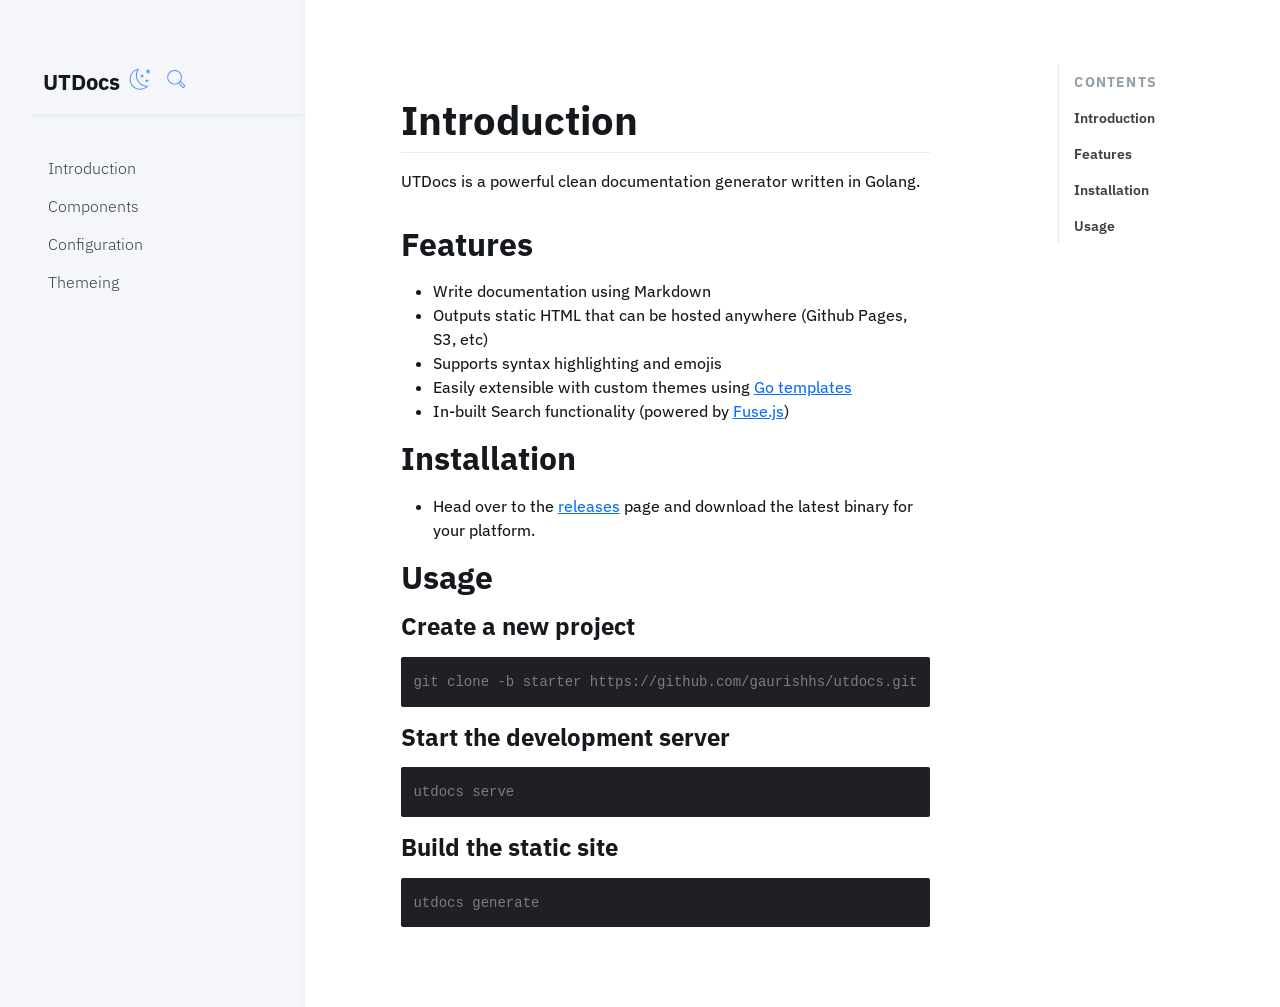
==== docs/index.html @ 4eabd62b "(fix): Fix FTS index and add more config options" ====
<!DOCTYPE html><html lang="en"><head>
    <meta charset="UTF-8"/>
    <style>html{visibility: hidden;opacity:0;}</style>
    <meta http-equiv="X-UA-Compatible" content="IE=edge"/>
    <meta name="viewport" content="width=device-width, initial-scale=1.0"/>

    <title>Introduction - UTDocs</title>
    <link rel="shortcut icon" href="img/book.svg"/>

    <!-- Stylesheets and scripts -->
    
        <script src="https://cdn.jsdelivr.net/npm/fuse.js@6.6.2/dist/fuse.min.js" defer=""></script>
        <script src="js/search.js" defer=""></script>
    
    
        
            <link rel="preconnect" href="https://fonts.googleapis.com"/>
        
            <link rel="preconnect" href="https://fonts.gstatic.com" crossorigin=""/>
        
            <link href="https://fonts.googleapis.com/css2?family=IBM+Plex+Sans&amp;display=swap" rel="stylesheet"/>
        
            <meta name="description" content="UTDocs is a powerful documentation generator in Golang, Offers features like Full Text Search, Rich Markdown and Components."/>
        <style>
            :root {
                --custom-font: 'IBM Plex Sans' !important;
            }
        </style>
    
    <link href="https://cdn.jsdelivr.net/npm/bootstrap@5.0.1/dist/css/bootstrap.min.css" rel="stylesheet" integrity="sha384-+0n0xVW2eSR5OomGNYDnhzAbDsOXxcvSN1TPprVMTNDbiYZCxYbOOl7+AMvyTG2x" crossorigin="anonymous"/>
    <link rel="stylesheet" href="css/theme.css"/>
    <script src="js/components/alert.js" defer=""></script>
    <script src="js/theme.js" charset="utf-8" defer=""></script>
</head>

<body>
    <div class="menu-button" id="menu-button">
    <img src="img/menu.svg" alt="Menu"/>
</div>

<main class="w-100 d-flex flex-row">
    <section class="nav" id="nav">
        <div class="nav-content">
            <header class="nav-header">
                <img src="img/book.svg" alt="" height="32"/>
                UTDocs
                <button id="toggle_btn" class="toggle_button" type="button">
                    <svg id="light-icon" class="theme-icon" viewBox="0 0 20 20">
                        <path fill="none" d="M5.114,5.726c0.169,0.168,0.442,0.168,0.611,0c0.168-0.169,0.168-0.442,0-0.61L3.893,3.282c-0.168-0.168-0.442-0.168-0.61,0c-0.169,0.169-0.169,0.442,0,0.611L5.114,5.726z M3.955,10c0-0.239-0.193-0.432-0.432-0.432H0.932C0.693,9.568,0.5,9.761,0.5,10s0.193,0.432,0.432,0.432h2.591C3.761,10.432,3.955,10.239,3.955,10 M10,3.955c0.238,0,0.432-0.193,0.432-0.432v-2.59C10.432,0.693,10.238,0.5,10,0.5S9.568,0.693,9.568,0.932v2.59C9.568,3.762,9.762,3.955,10,3.955 M14.886,5.726l1.832-1.833c0.169-0.168,0.169-0.442,0-0.611c-0.169-0.168-0.442-0.168-0.61,0l-1.833,1.833c-0.169,0.168-0.169,0.441,0,0.61C14.443,5.894,14.717,5.894,14.886,5.726 M5.114,14.274l-1.832,1.833c-0.169,0.168-0.169,0.441,0,0.61c0.168,0.169,0.442,0.169,0.61,0l1.833-1.832c0.168-0.169,0.168-0.442,0-0.611C5.557,14.106,5.283,14.106,5.114,14.274 M19.068,9.568h-2.591c-0.238,0-0.433,0.193-0.433,0.432s0.194,0.432,0.433,0.432h2.591c0.238,0,0.432-0.193,0.432-0.432S19.307,9.568,19.068,9.568 M14.886,14.274c-0.169-0.168-0.442-0.168-0.611,0c-0.169,0.169-0.169,0.442,0,0.611l1.833,1.832c0.168,0.169,0.441,0.169,0.61,0s0.169-0.442,0-0.61L14.886,14.274z M10,4.818c-2.861,0-5.182,2.32-5.182,5.182c0,2.862,2.321,5.182,5.182,5.182s5.182-2.319,5.182-5.182C15.182,7.139,12.861,4.818,10,4.818M10,14.318c-2.385,0-4.318-1.934-4.318-4.318c0-2.385,1.933-4.318,4.318-4.318c2.386,0,4.318,1.933,4.318,4.318C14.318,12.385,12.386,14.318,10,14.318 M10,16.045c-0.238,0-0.432,0.193-0.432,0.433v2.591c0,0.238,0.194,0.432,0.432,0.432s0.432-0.193,0.432-0.432v-2.591C10.432,16.238,10.238,16.045,10,16.045"></path>
                    </svg>
                    <svg id="dark-icon" class="theme-icon" viewBox="0 0 20 20">
                        <path fill="none" d="M10.544,8.717l1.166-0.855l1.166,0.855l-0.467-1.399l1.012-0.778h-1.244L11.71,5.297l-0.466,1.244H10l1.011,0.778L10.544,8.717z M15.986,9.572l-0.467,1.244h-1.244l1.011,0.777l-0.467,1.4l1.167-0.855l1.165,0.855l-0.466-1.4l1.011-0.777h-1.244L15.986,9.572z M7.007,6.552c0-2.259,0.795-4.33,2.117-5.955C4.34,1.042,0.594,5.07,0.594,9.98c0,5.207,4.211,9.426,9.406,9.426c2.94,0,5.972-1.354,7.696-3.472c-0.289,0.026-0.987,0.044-1.283,0.044C11.219,15.979,7.007,11.759,7.007,6.552 M10,18.55c-4.715,0-8.551-3.845-8.551-8.57c0-3.783,2.407-6.999,5.842-8.131C6.549,3.295,6.152,4.911,6.152,6.552c0,5.368,4.125,9.788,9.365,10.245C13.972,17.893,11.973,18.55,10,18.55 M19.406,2.304h-1.71l-0.642-1.71l-0.642,1.71h-1.71l1.39,1.069l-0.642,1.924l1.604-1.176l1.604,1.176l-0.642-1.924L19.406,2.304z"></path>
                    </svg>
                </button>
                <button id="search_btn" class="toggle_button" type="button">
                    <svg class="theme-icon" viewBox="0 0 20 20">
                        <path d="M18.125,15.804l-4.038-4.037c0.675-1.079,1.012-2.308,1.01-3.534C15.089,4.62,12.199,1.75,8.584,1.75C4.815,1.75,1.982,4.726,2,8.286c0.021,3.577,2.908,6.549,6.578,6.549c1.241,0,2.417-0.347,3.44-0.985l4.032,4.026c0.167,0.166,0.43,0.166,0.596,0l1.479-1.478C18.292,16.234,18.292,15.968,18.125,15.804 M8.578,13.99c-3.198,0-5.716-2.593-5.733-5.71c-0.017-3.084,2.438-5.686,5.74-5.686c3.197,0,5.625,2.493,5.64,5.624C14.242,11.548,11.621,13.99,8.578,13.99 M16.349,16.981l-3.637-3.635c0.131-0.11,0.721-0.695,0.876-0.884l3.642,3.639L16.349,16.981z"></path>
                    </svg>
                </button>
            </header>

             
    <a class="nav-item " data-href=".">Introduction</a>

  
    <a class="nav-item " data-href="components">Components</a>

  
    <a class="nav-item " data-href="config">Configuration</a>

  
    <a class="nav-item " data-href="themeing">Themeing</a>

 
        </div>
    </section>
    <div class="search-container" id="search-container">
        <div id="#search-modal" class="search-modal">
            <button id="search-modal-close" type="button" class="search-modal-close">
                <svg xmlns="http://www.w3.org/2000/svg" viewBox="0 0 24 24" width="24px" height="24px"><path d="M 4.7070312 3.2929688 L 3.2929688 4.7070312 L 10.585938 12 L 3.2929688 19.292969 L 4.7070312 20.707031 L 12 13.414062 L 19.292969 20.707031 L 20.707031 19.292969 L 13.414062 12 L 20.707031 4.7070312 L 19.292969 3.2929688 L 12 10.585938 L 4.7070312 3.2929688 z"></path></svg>            
            </button>
            <header class="search-bar-header">
                <form class="search-form">
                    <label class="search-input_label" for="search-input">
                        <svg width="20" height="20" class="DocSearch-Search-Icon" viewBox="0 0 20 20">
                            <path d="M14.386 14.386l4.0877 4.0877-4.0877-4.0877c-2.9418 2.9419-7.7115 2.9419-10.6533 0-2.9419-2.9418-2.9419-7.7115 0-10.6533 2.9418-2.9419 7.7115-2.9419 10.6533 0 2.9419 2.9418 2.9419 7.7115 0 10.6533z" stroke="currentColor" fill="none" fill-rule="evenodd" stroke-linecap="round" stroke-linejoin="round"></path>
                        </svg>
                    </label>
                    <input type="text" id="search-input" class="search-input" placeholder="Search docs" maxlength="100" spellcheck="false" autocapitalize="off" autocorrect="false" autocomplete="off"/>
                    <!-- <button type="reset" title="Clear the query" class="search-reset" aria-label="Reset" /> -->
                </form>
            </header>
            <div class="search-results">
                <ul id="search-results"></ul>
            </div>
            <footer class="search-footer">
                    <p class="search-text">Powered by
                        <img src="https://fusejs.io/assets/img/logo.png" width="25" height="25"/> <span style="font-family: Dosis,Source Sans Pro,Helvetica Neue,Arial,sans-serif; font-size: medium;">Fuse.js</span></p>
            </footer>
        </div>
    </div>
    <section class="flex-fill">
        <div class="main-content" id="main-content"><h1 id="introduction">Introduction</h1>
<p>UTDocs is a powerful clean documentation generator written in Golang.</p>
<h2 id="features">Features</h2>
<ul>
<li>Write documentation using Markdown</li>
<li>Outputs static HTML that can be hosted anywhere (Github Pages, S3, etc)</li>
<li>Supports syntax highlighting and emojis</li>
<li>Easily extensible with custom themes using <a href="https://pkg.go.dev/text/template">Go templates</a></li>
<li>In-built Search functionality (powered by <a href="https://fusejs.io/">Fuse.js</a>)</li>
</ul>
<h2 id="installation">Installation</h2>
<ul>
<li>Head over to the <a href="https://github.com/gaurishhs/utdocs/releases">releases</a> page and download the latest binary for your platform.</li>
</ul>
<h2 id="usage">Usage</h2>
<h3 id="create-a-new-project">Create a new project</h3>
<pre tabindex="0" style="color:#fff;background-color:#1f1f24;"><code><span style="display:flex;"><span>git clone -b starter https://github.com/gaurishhs/utdocs.git
</span></span></code></pre><h3 id="start-the-development-server">Start the development server</h3>
<pre tabindex="0" style="color:#fff;background-color:#1f1f24;"><code><span style="display:flex;"><span>utdocs serve
</span></span></code></pre><h3 id="build-the-static-site">Build the static site</h3>
<pre tabindex="0" style="color:#fff;background-color:#1f1f24;"><code><span style="display:flex;"><span>utdocs generate
</span></span></code></pre></div>
    </section>
    <section id="toc" class="toc">
        <div class="toc-item header">Contents</div>
        
        <a href="#introduction" class="toc-item">Introduction</a>
        
        <a href="#features" class="toc-item">Features</a>
        
        <a href="#installation" class="toc-item">Installation</a>
        
        <a href="#usage" class="toc-item">Usage</a>
        
    </section>
</main>





</body><!--
    Generator: utdocs
    Version:   1.0.0
    Built on:  2022-12-07 10:32:52.856
    Source:    docs_src/index.md
--></html>
---- docs/css/theme.css ----
/* MAIN */
body,
html {
  height: 100%;
  scroll-behavior: smooth;
  visibility: visible;
  opacity: 1;
}

:root {
  --black3: #a2aab4;
  --black4: #777f89;
  --black6: #454c56;
  --black7: #a2aab4;
  --black2: #262a30;
  --black9: white;
  --black5: #777f89;
  --black0: #121417;
  --white: #1b1f23;
  --black1: #262a30;
  --black: white;
  --purple0: #43248e57;
  --purple1: #43248e57;
  --red0: #381e1d;
  --orange0: #35241e;
  --green0: #143120;
  --custom-font: Inter, Avenir, Helvetica, Arial, sans-serif;
}

main {
  min-height: 100%;
}

body {
  color: #15191d;
}

h1 {
  font-size: 2.5rem;
  font-weight: 700;
  line-height: 1.2;
  margin: 0;
}

h2 {
  font-size: 2rem;
  font-weight: 700;
  line-height: 1.2;
  margin: 0;
}

h3 {
  font-size: 1.5rem;
  font-weight: 700;
  line-height: 1.2;
  margin: 0;
}

h4 {
  font-size: 1.25rem;
  font-weight: 700;
  line-height: 1.2;
  margin: 0;
}

h5 {
  font-size: 1rem;
  font-weight: 700;
  line-height: 1.2;
  margin: 0;
}

h6 {
  font-size: 0.875rem;
  font-weight: 700;
  line-height: 1.2;
  margin: 0;
}

[data-theme="dark"] body {
  color: #fff;
  background: var(--black0);
}

body {
  font-family: var(--custom-font);
  line-height: 24px;
  font-weight: 450;
  font-synthesis: none;
  text-rendering: optimizeLegibility;
  -webkit-font-smoothing: antialiased;
  -moz-osx-font-smoothing: grayscale;
  -webkit-text-size-adjust: 100%;
}

/* NAV */
.nav {
  margin-left: -25rem;
  width: 25rem;
  padding-top: 4rem;
  padding-left: 2rem;
  background: #f5f6f9;
  box-shadow: inset -16px 0px 5px -15px #eaeff3;
  transition-property: margin-left;
  transition-duration: 0.3s;
}
[data-theme="dark"] .nav {
  background: var(--black0);
  box-shadow: inset -16px 0px 5px -15px #2a2a2a;
}
.nav.open {
  margin-left: 0;
  min-width: 20rem;
  transition-property: margin-left;
  transition-duration: 0.3s;
}

.nav-content {
  width: 100%;
}

.nav-header {
  font-size: large;
  border-bottom: 3px solid #eaeff3;
  vertical-align: middle;
  font-weight: bold;
  font-size: 1.4rem;
  width: 100%;
  padding-bottom: 1.25rem;
  margin-bottom: 2rem;
}

[data-theme="dark"] .nav-header {
  border-bottom: 3px solid var(--black1);
}

.nav-header > img {
  margin-right: 0.4rem;
}

.nav-item {
  display: block;
  text-decoration: none !important;
  color: var(--black5);
  padding: 6px;
  padding-left: 15px;
  box-sizing: border-box;
  margin-right: 15px;
  border: 1px solid transparent;
  color: #373f45;
  font-weight: 300;
}
[data-theme="dark"] .nav-item {
  color: var(--black7);
}
.nav-item:hover {
  background: var(--black9);
  cursor: pointer;
  color: #373f45;
  border-radius: 0.5rem;
  transition: ease-in-out 0.2s;
}

[data-theme="dark"] .nav-item:hover {
  background: var(--black1);
  color: #fff;
  border-radius: 0.5rem;
  transition: ease-in-out 0.2s;
}
.nav-item.active {
  color: #3884ff;
  background: var(--black9);
  border-radius: 0.5rem;
}
[data-theme="dark"] .nav-item.active {
  color: #fff;
  background: var(--black1);
  border-radius: 0.5rem;
}
.nav-item.header {
  text-transform: uppercase;
  letter-spacing: 0.075rem;
  margin-top: 2rem;
  font-weight: bold;
  color: #94a1ab;
}
.nav-item.header:hover {
  background: transparent;
  color: #94a1ab;
}

/* CONTENT */
.main-content {
  padding: 2rem 3rem;
  max-width: 60rem;
  width: 100vw;
}
.main-content.nav-open {
  width: auto;
}

.main-content h1 {
  padding-bottom: 0.5rem;
  border-spacing: 0.5rem;
  border-bottom: 1px solid #e6ecf1;
}

[data-theme="dark"] .main-content h1 {
  border-bottom: 1px solid var(--black1);
}

.main-content h1,
h2,
h3,
h4,
h5,
h6 {
  margin-bottom: 1rem;
  margin-top: 2rem;
}

.main-content hr {
  background: #e6ecf1;
  /* opacity: 1; */
}

.main-content p {
  margin-bottom: 2rem;
}

.main-content code {
  background: #f5f7f9;
  padding: 0.1rem 0.25rem;
  border-radius: 2px;
  color: var(--black5);
}

[data-theme="dark"] .main-content code {
  background: var(--black6);
  padding: 0.1rem 0.25rem;
  color: #fff;
  border-radius: 2px;
}

.main-content pre {
  padding: 0.8rem;
  border-radius: 2px;
}

.main-content pre code {
  padding: 0;
  border-radius: 0;
}

.main-content blockquote {
  background: #f5f7f9;
  padding: 1.25rem;
  border-left: 2px solid #3884ff;
  border-radius: 2px;
}

.main-content blockquote p {
  margin-bottom: 0;
}

.main-content tr:not(:last-of-type) {
  border-bottom: 1px solid #e6ecf1;
}

.main-content th {
  border-bottom: 2px solid #e6ecf1;
}

.main-content td,
th {
  padding: 0.5rem;
}

.main-content table {
  width: 100%;
}

#search-results {
  margin: 1rem 0 0 0;
  padding: 0;
}

.highlight {
  text-decoration: underline;
}

.search-result {
  align-items: flex-start;
  color: #000;
  display: flex;
  flex-direction: column;
  height: 50px;
  width: 100%;
  border-radius: 5px;
  margin-bottom: 4px;
  margin-top: 2.5px;
  text-decoration: none;
  padding-left: 15px;
  background-color: #fff;
}

[data-theme="dark"] .search-result {
  background-color: rgb(9, 9, 18);
  color: #bec3c9;
}

.search-result p {
  margin: 0;
  padding: 0;
  font-size: 0.8rem;
  text-overflow: ellipsis;
}

/* TABLE OF CONTENTS */
.toc {
  display: none;
  width: 20rem;
  padding: 2rem;
  font-size: 0.85rem;
}
.toc-item {
  display: block;
  text-decoration: none !important;
  padding: 6px;
  padding-left: 15px;
  box-sizing: border-box;
  border-left: 1px solid #e6ecf1;
  color: #373f45;
  font-weight: 600;
}
[data-theme="dark"] .toc-item {
  border-left: 1px solid var(--black1);
  color: var(--black5);
}
a.toc-item:hover {
  border-left: 2px solid #3884ff;
  color: #3884ff;
}
.toc-item.header {
  text-transform: uppercase;
  letter-spacing: 0.075rem;
  margin-top: 2rem;
  font-weight: bold;
  color: #94a1ab;
}

/* RESPONSIVENESS */
.menu-button {
  position: absolute;
  top: 0;
  left: 0;
  padding: 0.75rem;
  border: 1px solid #e6ecf1;
  user-select: none;
}

[data-theme="dark"] .menu-button {
  border: 1px solid var(--black1);
}

@media screen and (min-width: 1600px) {
  body {
    margin: 0 10%;
    background: linear-gradient(90deg, #f5f6f9 11%, #fff 11%);
  }
}

@media screen and (min-width: 1220px) {
  .toc {
    display: block;
  }
  .main-content {
    padding: 4rem 6rem;
  }
}

@media screen and (min-width: 985px) {
  .nav {
    margin-left: 0;
  }
  .main-content {
    margin: auto;
    width: auto;
  }
  .menu-button {
    display: none;
  }
}

.theme-icon {
  width: 1em;
  height: 1em;
}

.theme-icon path,
.theme-icon polygon,
.theme-icon rect {
  fill: #4691f6;
}

.toggle_button {
  border-radius: 50%;
  display: inline-flex;
  height: 100%;
  background: none;
  border: none;
  color: inherit;
  cursor: pointer;
  font-family: inherit;
  padding: 4px;
}

.toggle_button:hover {
  background: #e6ecf1;
}

[data-theme="dark"] .toggle_button:hover {
  background: var(--black1);
}

.search-modal-close {
  background: none;
  top: 0;
  right: 0;
  float: right;
  user-select: none;
  fill: #000;
  border: none;
  padding: 12px 12px 0;
}

[data-theme="dark"] .search-modal-close {
  fill: #fff;
}

.search-container {
  background-color: rgba(255, 255, 255, 0.8);
  height: 100vh;
  left: 0;
  position: fixed;
  display: none;
  top: 0;
  width: 100vw;
  z-index: 201;
}

[data-theme="dark"] .search-container {
  background-color: rgba(14, 9, 17, 0.8);
}

.search-bar {
  display: flex;
  padding: 12px 12px 0;
}

.search-form {
  align-items: center;
  background: #fff;
  color:rgb(9, 9, 18);
  border-radius: 4px;
  box-shadow: inset 0 0 0 2px #725AC1;
  display: flex;
  height: 56px;
  margin: 0;
  padding: 0 12px;
  position: relative;
  width: 100%;
}

[data-theme="dark"] .search-form {
  background: #000;
}

.search-input_label {
  align-items: center;
  color: #725AC1;
  display: flex;
  justify-content: center;
}

.search-results {
  padding: 0 12px;
  overflow-y: overlay;
  min-height: 12px;
  max-height: calc(600px - 56px - 12px - 44px);
}

.results-screen {
  font-size: 0.9em;
  padding: 36px 0;
  margin: 0 auto;
  text-align: center;
  width: 80%;
}

.search-text {
  font-size: 0.9em;
  color: #7f8497;
  margin: 0;
  -webkit-user-select: none;
  user-select: none;
}

.search-footer {
  align-items: center;
  background: #fff;
  border-radius: 0 0 8px 8px;
  box-shadow: 0 -1px 0 0 #e0e3e8,0 -3px 6px 0 rgba(69,98,155,.12);
  display: flex;
  flex-direction: row-reverse;
  flex-shrink: 0;
  height: 44px;
  justify-content: space-between;
  padding: 0 12px;
  position: relative;
  -webkit-user-select: none;
  user-select: none;
  width: 100%;
  z-index: 300;
}

[data-theme="dark"] .search-footer {
  background: #1e2136;
  box-shadow: inset 0 1px 0 0 rgba(73, 76, 106, 0.5),
  0 -4px 8px 0 rgba(0, 0, 0, 0.2);
}

.search-bar-header {
  display: flex;
  padding: 12px 12px 0;
}

.search-input {
  appearance: none;
  background: 0 0;
  border: 0;
  color: #000;
  flex: 1;
  font-size: 1.2em;
  height: 100%;
  outline: 0;
  padding: 0 0 0 8px;
  width: 80%;
}

[data-theme="dark"] .search-input {
  color: #fff;
}

.search-modal {
  background: #f5f6f7;
  border-radius: 6px;
  box-shadow: inset 1px 1px 0 0 hsla(0,0%,100%,.5),0 3px 8px 0 #555a64;
  flex-direction: column;
  margin: 60px auto auto;
  max-width: 560px;
  position: relative;
}

[data-theme="dark"] .search-modal {
  background: #1e2136;
  box-shadow: inset 1px 1px 0 0 #2c2e40, 0 3px 8px 0 #000309;
}

.alert h1, h2, h3, h4, h5, h6 {
  margin-top: 0 !important;
}

.alert {
  border-radius: 0.75rem;
  border-color: rgb(240 240 240 / 1);
  background-color: rgb(255, 255, 255 / 1);
  border-width: 1px;
  margin-top: 0;
  /* padding: 1rem; */
}

[data-theme="dark"] .alert {
  background-color: rgb(34 39 46 / 1);
  border-color: rgb(92 97 122 / 1);
}
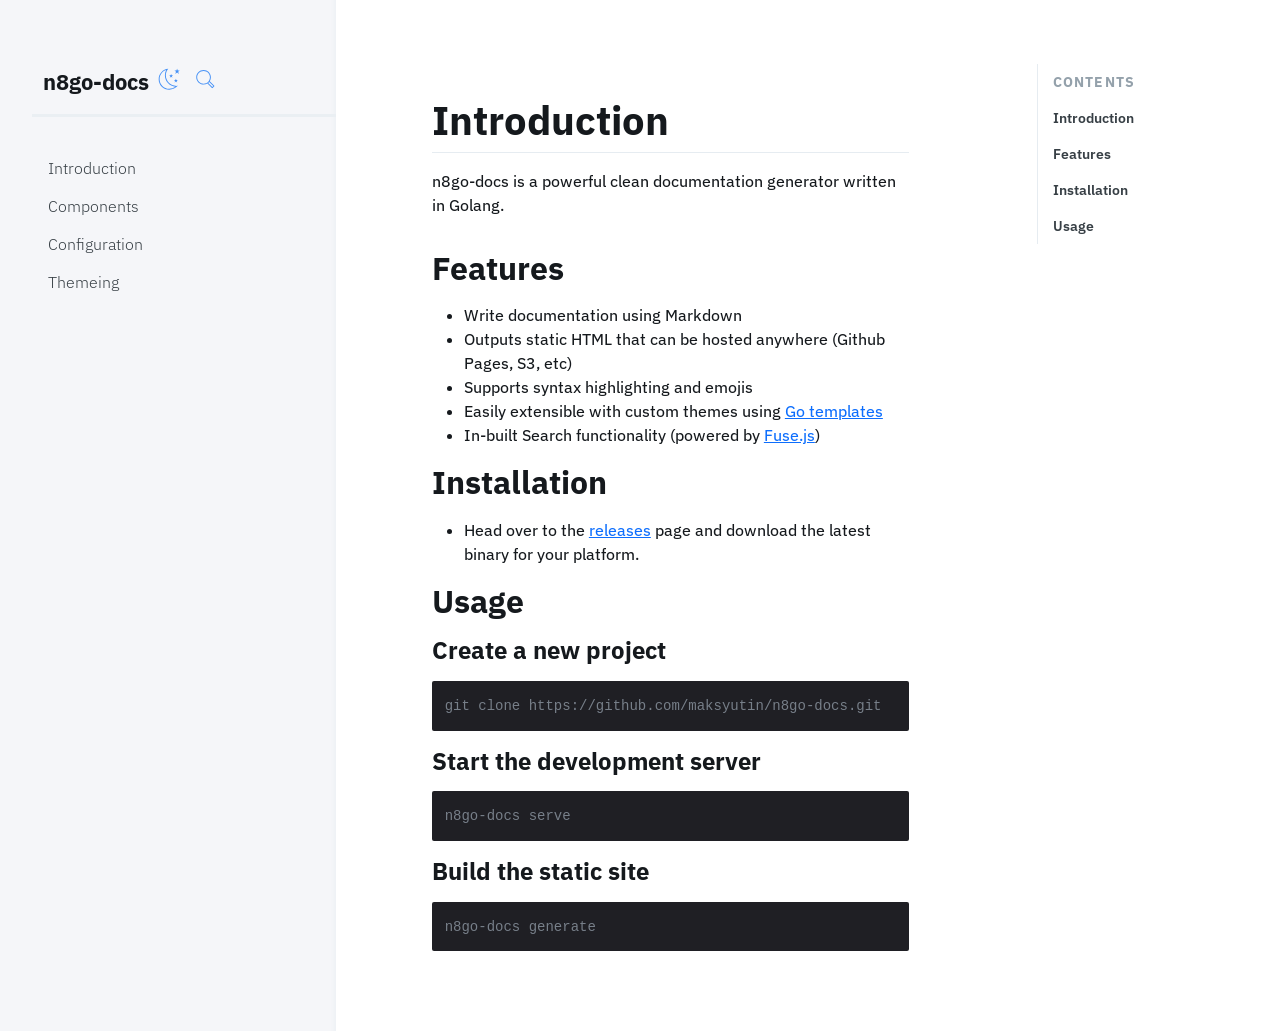
==== commit 1b5f844c: "Rename project to n8go-docs and point docs to maksyutin/n8go-docs. Rebrand CLI and Go module, replac" ====
--- a/docs/index.html
+++ b/docs/index.html
@@ -1,32 +1,42 @@
 <!DOCTYPE html><html lang="en"><head>
     <meta charset="UTF-8"/>
-    <style>html{visibility: hidden;opacity:0;}</style>
+    <style>
+        html {
+            visibility: hidden;
+            opacity: 0;
+        }
+    </style>
     <meta http-equiv="X-UA-Compatible" content="IE=edge"/>
     <meta name="viewport" content="width=device-width, initial-scale=1.0"/>
 
-    <title>Introduction - UTDocs</title>
+    <title>Introduction - n8go-docs</title>
     <link rel="shortcut icon" href="img/book.svg"/>
 
     <!-- Stylesheets and scripts -->
     
-        <script src="https://cdn.jsdelivr.net/npm/fuse.js@6.6.2/dist/fuse.min.js" defer=""></script>
-        <script src="js/search.js" defer=""></script>
+    <script src="https://cdn.jsdelivr.net/npm/fuse.js@6.6.2/dist/fuse.min.js" defer=""></script>
+    <script src="https://cdn.jsdelivr.net/gh/nextapps-de/flexsearch@0.7.31/dist/flexsearch.bundle.js"></script>
+    <script src="js/search.js" defer=""></script>
     
     
-        
-            <link rel="preconnect" href="https://fonts.googleapis.com"/>
-        
-            <link rel="preconnect" href="https://fonts.gstatic.com" crossorigin=""/>
-        
-            <link href="https://fonts.googleapis.com/css2?family=IBM+Plex+Sans&amp;display=swap" rel="stylesheet"/>
-        
-            <meta name="description" content="UTDocs is a powerful documentation generator in Golang, Offers features like Full Text Search, Rich Markdown and Components."/>
-        <style>
-            :root {
-                --custom-font: 'IBM Plex Sans' !important;
-            }
-        </style>
     
+    <link rel="preconnect" href="https://fonts.googleapis.com"/>
+    
+    <link rel="preconnect" href="https://fonts.gstatic.com" crossorigin=""/>
+    
+    <link href="https://fonts.googleapis.com/css2?family=IBM+Plex+Sans&amp;display=swap" rel="stylesheet"/>
+    
+    <meta name="description" content="n8go-docs is a powerful documentation generator in Golang, Offers features like Full Text Search, Rich Markdown and Components."/>
+    
+    
+    
+    <style>
+        :root {
+            --custom-font: 'IBM Plex Sans' !important;
+        }
+    </style>
+    
+    <script src="https://unpkg.com/quicklink@2.3.0/dist/quicklink.umd.js"></script>
     <link href="https://cdn.jsdelivr.net/npm/bootstrap@5.0.1/dist/css/bootstrap.min.css" rel="stylesheet" integrity="sha384-+0n0xVW2eSR5OomGNYDnhzAbDsOXxcvSN1TPprVMTNDbiYZCxYbOOl7+AMvyTG2x" crossorigin="anonymous"/>
     <link rel="stylesheet" href="css/theme.css"/>
     <script src="js/components/alert.js" defer=""></script>
@@ -43,7 +53,7 @@
         <div class="nav-content">
             <header class="nav-header">
                 <img src="img/book.svg" alt="" height="32"/>
-                UTDocs
+                n8go-docs
                 <button id="toggle_btn" class="toggle_button" type="button">
                     <svg id="light-icon" class="theme-icon" viewBox="0 0 20 20">
                         <path fill="none" d="M5.114,5.726c0.169,0.168,0.442,0.168,0.611,0c0.168-0.169,0.168-0.442,0-0.61L3.893,3.282c-0.168-0.168-0.442-0.168-0.61,0c-0.169,0.169-0.169,0.442,0,0.611L5.114,5.726z M3.955,10c0-0.239-0.193-0.432-0.432-0.432H0.932C0.693,9.568,0.5,9.761,0.5,10s0.193,0.432,0.432,0.432h2.591C3.761,10.432,3.955,10.239,3.955,10 M10,3.955c0.238,0,0.432-0.193,0.432-0.432v-2.59C10.432,0.693,10.238,0.5,10,0.5S9.568,0.693,9.568,0.932v2.59C9.568,3.762,9.762,3.955,10,3.955 M14.886,5.726l1.832-1.833c0.169-0.168,0.169-0.442,0-0.611c-0.169-0.168-0.442-0.168-0.61,0l-1.833,1.833c-0.169,0.168-0.169,0.441,0,0.61C14.443,5.894,14.717,5.894,14.886,5.726 M5.114,14.274l-1.832,1.833c-0.169,0.168-0.169,0.441,0,0.61c0.168,0.169,0.442,0.169,0.61,0l1.833-1.832c0.168-0.169,0.168-0.442,0-0.611C5.557,14.106,5.283,14.106,5.114,14.274 M19.068,9.568h-2.591c-0.238,0-0.433,0.193-0.433,0.432s0.194,0.432,0.433,0.432h2.591c0.238,0,0.432-0.193,0.432-0.432S19.307,9.568,19.068,9.568 M14.886,14.274c-0.169-0.168-0.442-0.168-0.611,0c-0.169,0.169-0.169,0.442,0,0.611l1.833,1.832c0.168,0.169,0.441,0.169,0.61,0s0.169-0.442,0-0.61L14.886,14.274z M10,4.818c-2.861,0-5.182,2.32-5.182,5.182c0,2.862,2.321,5.182,5.182,5.182s5.182-2.319,5.182-5.182C15.182,7.139,12.861,4.818,10,4.818M10,14.318c-2.385,0-4.318-1.934-4.318-4.318c0-2.385,1.933-4.318,4.318-4.318c2.386,0,4.318,1.933,4.318,4.318C14.318,12.385,12.386,14.318,10,14.318 M10,16.045c-0.238,0-0.432,0.193-0.432,0.433v2.591c0,0.238,0.194,0.432,0.432,0.432s0.432-0.193,0.432-0.432v-2.591C10.432,16.238,10.238,16.045,10,16.045"></path>
@@ -60,16 +70,16 @@
             </header>
 
              
-    <a class="nav-item " data-href=".">Introduction</a>
+    <a class="nav-item " href=".">Introduction</a>
 
   
-    <a class="nav-item " data-href="components">Components</a>
+    <a class="nav-item " href="components">Components</a>
 
   
-    <a class="nav-item " data-href="config">Configuration</a>
+    <a class="nav-item " href="config">Configuration</a>
 
   
-    <a class="nav-item " data-href="themeing">Themeing</a>
+    <a class="nav-item " href="themeing">Themeing</a>
 
  
         </div>
@@ -87,7 +97,7 @@
                         </svg>
                     </label>
                     <input type="text" id="search-input" class="search-input" placeholder="Search docs" maxlength="100" spellcheck="false" autocapitalize="off" autocorrect="false" autocomplete="off"/>
-                    <!-- <button type="reset" title="Clear the query" class="search-reset" aria-label="Reset" /> -->
+                    <!-- &lt;button type=&#34;reset&#34; title=&#34;Clear the query&#34; class=&#34;search-reset&#34; aria-label=&#34;Reset&#34; /&gt; -->
                 </form>
             </header>
             <div class="search-results">
@@ -101,7 +111,7 @@
     </div>
     <section class="flex-fill">
         <div class="main-content" id="main-content"><h1 id="introduction">Introduction</h1>
-<p>UTDocs is a powerful clean documentation generator written in Golang.</p>
+<p>n8go-docs is a powerful clean documentation generator written in Golang.</p>
 <h2 id="features">Features</h2>
 <ul>
 <li>Write documentation using Markdown</li>
@@ -112,15 +122,15 @@
 </ul>
 <h2 id="installation">Installation</h2>
 <ul>
-<li>Head over to the <a href="https://github.com/gaurishhs/utdocs/releases">releases</a> page and download the latest binary for your platform.</li>
+<li>Head over to the <a href="https://github.com/maksyutin/n8go-docs/releases">releases</a> page and download the latest binary for your platform.</li>
 </ul>
 <h2 id="usage">Usage</h2>
 <h3 id="create-a-new-project">Create a new project</h3>
-<pre tabindex="0" style="color:#fff;background-color:#1f1f24;"><code><span style="display:flex;"><span>git clone -b starter https://github.com/gaurishhs/utdocs.git
+<pre tabindex="0" style="color:#fff;background-color:#1f1f24;"><code><span style="display:flex;"><span>git clone https://github.com/maksyutin/n8go-docs.git
 </span></span></code></pre><h3 id="start-the-development-server">Start the development server</h3>
-<pre tabindex="0" style="color:#fff;background-color:#1f1f24;"><code><span style="display:flex;"><span>utdocs serve
+<pre tabindex="0" style="color:#fff;background-color:#1f1f24;"><code><span style="display:flex;"><span>n8go-docs serve
 </span></span></code></pre><h3 id="build-the-static-site">Build the static site</h3>
-<pre tabindex="0" style="color:#fff;background-color:#1f1f24;"><code><span style="display:flex;"><span>utdocs generate
+<pre tabindex="0" style="color:#fff;background-color:#1f1f24;"><code><span style="display:flex;"><span>n8go-docs generate
 </span></span></code></pre></div>
     </section>
     <section id="toc" class="toc">
@@ -136,14 +146,19 @@
         
     </section>
 </main>
-
+    <script> window.addEventListener('load', () => {
+            quicklink.listen({
+                prerender: true,
+                el: document.querySelector('#nav'),
+            });
+        });</script>
 
 
 
 
 </body><!--
-    Generator: utdocs
+    Generator: n8go-docs
     Version:   1.0.0
-    Built on:  2022-12-07 10:32:52.856
+    Built on:  2026-05-28 20:21:59.408
     Source:    docs_src/index.md
 --></html>
--- a/docs/css/theme.css
+++ b/docs/css/theme.css
@@ -27,6 +27,8 @@
   --custom-font: Inter, Avenir, Helvetica, Arial, sans-serif;
 }
 
+
+
 main {
   min-height: 100%;
 }
@@ -154,17 +156,13 @@
   color: var(--black7);
 }
 .nav-item:hover {
-  background: var(--black9);
   cursor: pointer;
   color: #373f45;
-  border-radius: 0.5rem;
   transition: ease-in-out 0.2s;
 }
 
 [data-theme="dark"] .nav-item:hover {
-  background: var(--black1);
   color: #fff;
-  border-radius: 0.5rem;
   transition: ease-in-out 0.2s;
 }
 .nav-item.active {
@@ -295,6 +293,7 @@
   display: flex;
   flex-direction: column;
   height: 50px;
+  max-height: 65px;
   width: 100%;
   border-radius: 5px;
   margin-bottom: 4px;
@@ -314,6 +313,46 @@
   padding: 0;
   font-size: 0.8rem;
   text-overflow: ellipsis;
+  overflow: hidden;
+}
+
+.file {
+  font-size: 0.8rem;
+  background-color: transparent;
+  border: 1px solid #94a1ab;
+  border-radius: 5px;
+  padding: 0.2rem 0.5rem;
+  margin-right: 0.5rem;
+  color: #94a1ab;
+}
+
+[data-theme="dark"] .file {
+  background-color: transparent;
+  border: 1px solid #94a1ab;
+  border-radius: 5px;
+  padding: 0.2rem 0.5rem;
+  margin-right: 0.5rem;
+  color: #94a1ab;
+}
+
+.file__name {
+  font-weight: 600;
+}
+
+.file__path {
+  font-weight: 300;
+  align-items: flex-end;
+  display: flex;
+  flex-direction: row;
+  justify-content: flex-end;
+}
+
+.file_weight {
+  font-weight: 300;
+  align-items: flex-end;
+  display: flex;
+  flex-direction: row;
+  justify-content: flex-end;
 }
 
 /* TABLE OF CONTENTS */
